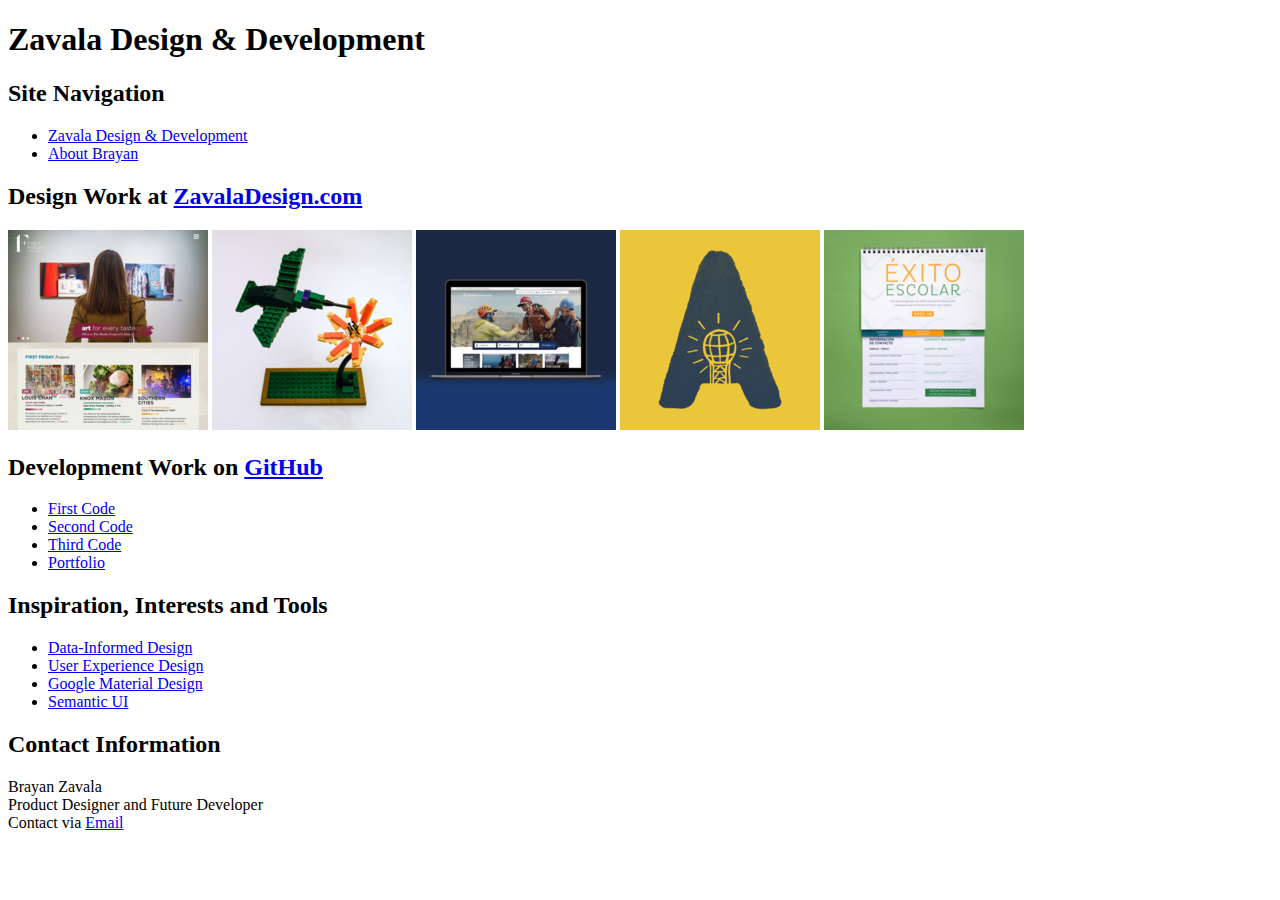
==== index.html @ c235ae3a "Edited on both About and Index Pages" ====
<!DOCTYPE HTML>
<html lang="en">
  <head>
    <meta charset=utf-8>
      <title>Zavala Design & Development</title>
  </head>
  <body>
    <header>
      <h1>Zavala Design & Development</h1>
    </header>
    <nav>
      <header>
      <h2>Site Navigation</h2>
      <ul>
        <li><a href="index.html">Zavala Design & Development</a></li>
        <li><a href="about.html">About Brayan</a></li>
      </ul>
      </header>
    </nav>
    <section>
      <h2>Design Work at <a href="https://www.zavaladesign.com">ZavalaDesign.com</a></h2>
      <a href="http://www.zavaladesign.com/#/first-friday/"><img src="images/first-friday.png" alt="First Firday"></a>
      <a href="http://www.zavaladesign.com/#/stem-scouts/"><img src="images/stem-scouts.png" alt="STEMScouts"></a>
      <a href="http://www.zavaladesign.com/#/outward-bound-school-system/"><img src="images/outward-bound.png" alt="Outward Bound"></a>
      <a href="http://www.zavaladesign.com/#/accentknoxville/"><img src="images/accent-knoxville.png" alt="Accent Knoxville"></a>
      <a href="http://www.zavaladesign.com/#/latino-literacy/"><img src="images/latino-literacy.png" alt="Latino Literacy"></a>
    </section>

    <section>
      <h2>Development Work on <a href="https://github.com/brynzvl/">GitHub</a></h2>
      <ul>
        <li><a href="https://github.com/brynzvl/first-code">First Code</a></li>
        <li><a href="https://github.com/brynzvl/second-code">Second Code</a></li>
        <li><a href="https://github.com/brynzvl/third-code">Third Code</a></li>
        <li><a href="https://github.com/brynzvl/portfolio">Portfolio</a></li>
      </ul>
    </section>

    <aside>
      <h2>Inspiration, Interests and Tools</h2>
      <ul>
        <li><a href="https://www.ted.com/talks/rochelle_king_the_complex_relationship_between_data_and_design_in_ux">Data-Informed Design</a></li>
        <li><a href="https://medium.com/tag/ux">User Experience Design</a></li>
        <li><a href="https://material.io/design/">Google Material Design</a></li>
        <li><a href="https://semantic-ui.com/">Semantic UI</a></li>
      </ul>
    </aside>
      <footer>
        <h2>Contact Information</h2>
          <p>Brayan Zavala<br>
            Product Designer and Future Developer<br>
            Contact via <a href="mailto:brynzvl93@gmail.com" target="_top">Email</a>
          </p>
      </footer>
    </body>
</html>
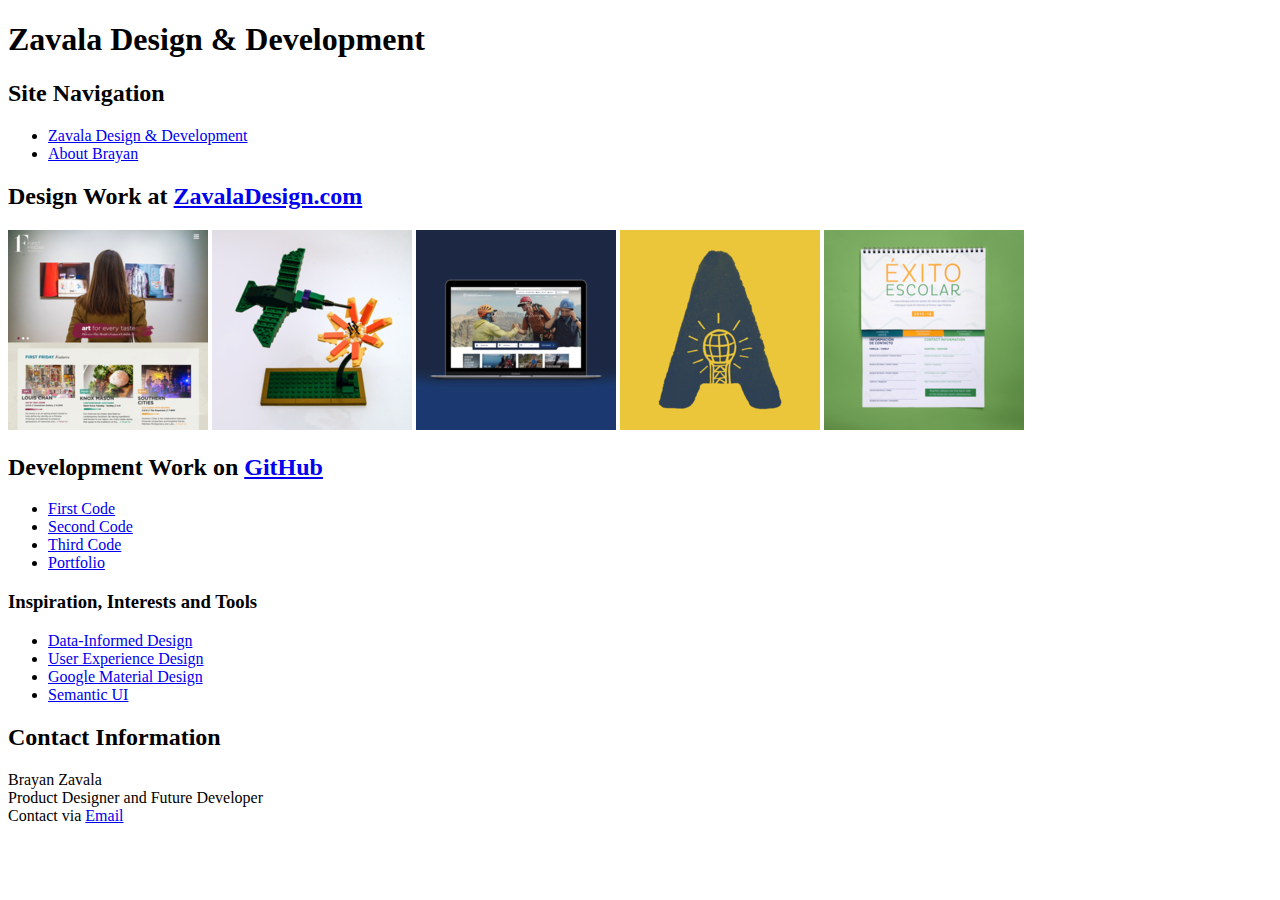
==== commit 09bc8645: "Fixed Structure Issues" ====
--- a/index.html
+++ b/index.html
@@ -34,17 +34,16 @@
         <li><a href="https://github.com/brynzvl/third-code">Third Code</a></li>
         <li><a href="https://github.com/brynzvl/portfolio">Portfolio</a></li>
       </ul>
+      <article>
+        <h3>Inspiration, Interests and Tools</h3>
+        <ul>
+          <li><a href="https://www.ted.com/talks/rochelle_king_the_complex_relationship_between_data_and_design_in_ux">Data-Informed Design</a></li>
+          <li><a href="https://medium.com/tag/ux">User Experience Design</a></li>
+          <li><a href="https://material.io/design/">Google Material Design</a></li>
+          <li><a href="https://semantic-ui.com/">Semantic UI</a></li>
+        </ul>
+      </article>
     </section>
-
-    <aside>
-      <h2>Inspiration, Interests and Tools</h2>
-      <ul>
-        <li><a href="https://www.ted.com/talks/rochelle_king_the_complex_relationship_between_data_and_design_in_ux">Data-Informed Design</a></li>
-        <li><a href="https://medium.com/tag/ux">User Experience Design</a></li>
-        <li><a href="https://material.io/design/">Google Material Design</a></li>
-        <li><a href="https://semantic-ui.com/">Semantic UI</a></li>
-      </ul>
-    </aside>
       <footer>
         <h2>Contact Information</h2>
           <p>Brayan Zavala<br>
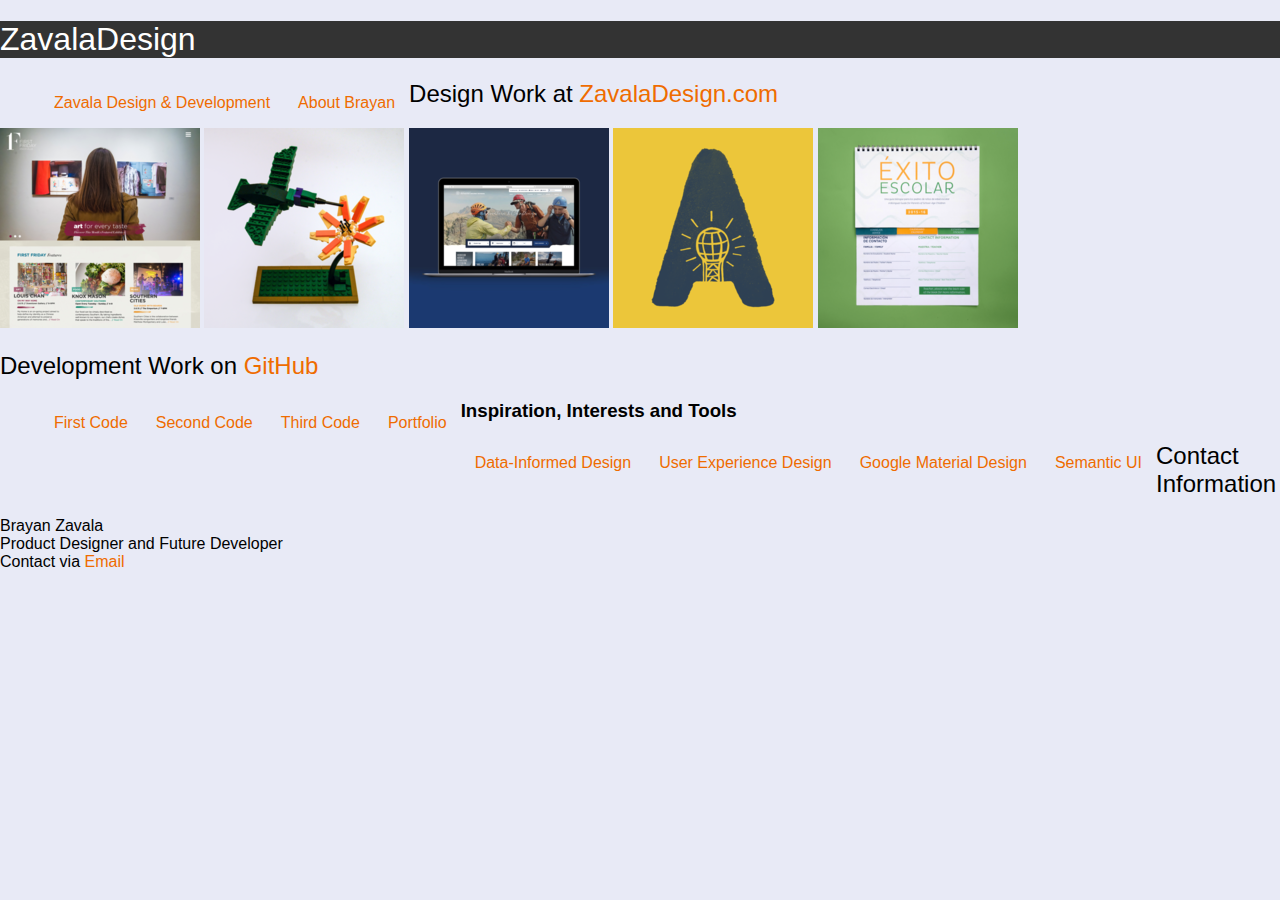
==== commit 9f466e22: "CSS Experimentation" ====
--- a/index.html
+++ b/index.html
@@ -1,55 +1,56 @@
 <!DOCTYPE HTML>
 <html lang="en">
-  <head>
-    <meta charset=utf-8>
+   <head>
+      <meta charset=utf-8>
       <title>Zavala Design & Development</title>
-  </head>
-  <body>
-    <header>
-      <h1>Zavala Design & Development</h1>
+      <link rel="stylesheet" href="styles/styles.css">
+   </head>
+   <body>
+     <header>
+      <div class="navigation">
+         <Div class="logo">
+            <h1>ZavalaDesign</h1>
+         </div>
+            <nav>
+               <ul>
+                  <li><a href="index.html">Zavala Design & Development</a></li>
+                  <li><a href="about.html">About Brayan</a></li>
+               </ul>
+            </nav>
+      </div>
     </header>
-    <nav>
-      <header>
-      <h2>Site Navigation</h2>
-      <ul>
-        <li><a href="index.html">Zavala Design & Development</a></li>
-        <li><a href="about.html">About Brayan</a></li>
-      </ul>
-      </header>
-    </nav>
-    <section>
-      <h2>Design Work at <a href="https://www.zavaladesign.com">ZavalaDesign.com</a></h2>
-      <a href="http://www.zavaladesign.com/#/first-friday/"><img src="images/first-friday.png" alt="First Firday"></a>
-      <a href="http://www.zavaladesign.com/#/stem-scouts/"><img src="images/stem-scouts.png" alt="STEMScouts"></a>
-      <a href="http://www.zavaladesign.com/#/outward-bound-school-system/"><img src="images/outward-bound.png" alt="Outward Bound"></a>
-      <a href="http://www.zavaladesign.com/#/accentknoxville/"><img src="images/accent-knoxville.png" alt="Accent Knoxville"></a>
-      <a href="http://www.zavaladesign.com/#/latino-literacy/"><img src="images/latino-literacy.png" alt="Latino Literacy"></a>
-    </section>
-
-    <section>
-      <h2>Development Work on <a href="https://github.com/brynzvl/">GitHub</a></h2>
-      <ul>
-        <li><a href="https://github.com/brynzvl/first-code">First Code</a></li>
-        <li><a href="https://github.com/brynzvl/second-code">Second Code</a></li>
-        <li><a href="https://github.com/brynzvl/third-code">Third Code</a></li>
-        <li><a href="https://github.com/brynzvl/portfolio">Portfolio</a></li>
-      </ul>
-      <article>
-        <h3>Inspiration, Interests and Tools</h3>
-        <ul>
-          <li><a href="https://www.ted.com/talks/rochelle_king_the_complex_relationship_between_data_and_design_in_ux">Data-Informed Design</a></li>
-          <li><a href="https://medium.com/tag/ux">User Experience Design</a></li>
-          <li><a href="https://material.io/design/">Google Material Design</a></li>
-          <li><a href="https://semantic-ui.com/">Semantic UI</a></li>
-        </ul>
-      </article>
-    </section>
+      <section>
+         <h2>Design Work at <a href="https://www.zavaladesign.com">ZavalaDesign.com</a></h2>
+         <a href="http://www.zavaladesign.com/#/first-friday/"><img src="images/first-friday.png" alt="First Firday"></a>
+         <a href="http://www.zavaladesign.com/#/stem-scouts/"><img src="images/stem-scouts.png" alt="STEMScouts"></a>
+         <a href="http://www.zavaladesign.com/#/outward-bound-school-system/"><img src="images/outward-bound.png" alt="Outward Bound"></a>
+         <a href="http://www.zavaladesign.com/#/accentknoxville/"><img src="images/accent-knoxville.png" alt="Accent Knoxville"></a>
+         <a href="http://www.zavaladesign.com/#/latino-literacy/"><img src="images/latino-literacy.png" alt="Latino Literacy"></a>
+      </section>
+      <section>
+         <h2>Development Work on <a href="https://github.com/brynzvl/">GitHub</a></h2>
+         <ul>
+            <li><a href="https://github.com/brynzvl/first-code">First Code</a></li>
+            <li><a href="https://github.com/brynzvl/second-code">Second Code</a></li>
+            <li><a href="https://github.com/brynzvl/third-code">Third Code</a></li>
+            <li><a href="https://github.com/brynzvl/portfolio">Portfolio</a></li>
+         </ul>
+         <article>
+            <h3>Inspiration, Interests and Tools</h3>
+            <ul>
+               <li><a href="https://www.ted.com/talks/rochelle_king_the_complex_relationship_between_data_and_design_in_ux">Data-Informed Design</a></li>
+               <li><a href="https://medium.com/tag/ux">User Experience Design</a></li>
+               <li><a href="https://material.io/design/">Google Material Design</a></li>
+               <li><a href="https://semantic-ui.com/">Semantic UI</a></li>
+            </ul>
+         </article>
+      </section>
       <footer>
-        <h2>Contact Information</h2>
-          <p>Brayan Zavala<br>
+         <h2>Contact Information</h2>
+         <p>Brayan Zavala<br>
             Product Designer and Future Developer<br>
             Contact via <a href="mailto:brynzvl93@gmail.com" target="_top">Email</a>
-          </p>
+         </p>
       </footer>
-    </body>
+   </body>
 </html>
--- a/styles/styles.css
+++ b/styles/styles.css
@@ -0,0 +1,65 @@
+* {box-sizing: border-box;}
+
+body {
+    background-color: #E8EAF6;
+    font-family: sans-serif,serif;
+    font-weight: 400;
+    color: #000000;
+    margin: 0;
+}
+
+.navigation {
+  width: 100%;
+  margin: auto;
+  background-color: #333333;
+}
+
+.logo {
+    display: block;
+    list-style: none;
+    color: #ef6c00;
+    padding: 2;
+    text-align: left;
+  }
+
+.nav {align:left;
+}
+
+h1 {
+    font-family: sans-serif;
+    font-weight: 200;
+    color:white;
+}
+
+h2 {
+      font-family: sans-serif;
+      font-weight: 200;
+    }
+
+a  {
+    color: #ef6c00;
+    text-decoration: none;
+}
+
+li {
+    list-style: none;
+    float: left;
+}
+
+body li a {
+    display: block;
+    margin: 0px;
+    list-style: none;
+    color: #ef6c00;
+    padding: 14px 14px;
+    text-align: left;
+    text-decoration: none;
+    transition: 0.1s;
+}
+
+li a:hover {
+    background-color: #ef6c00;
+    border-radius: 6px;
+    color: white;
+
+}
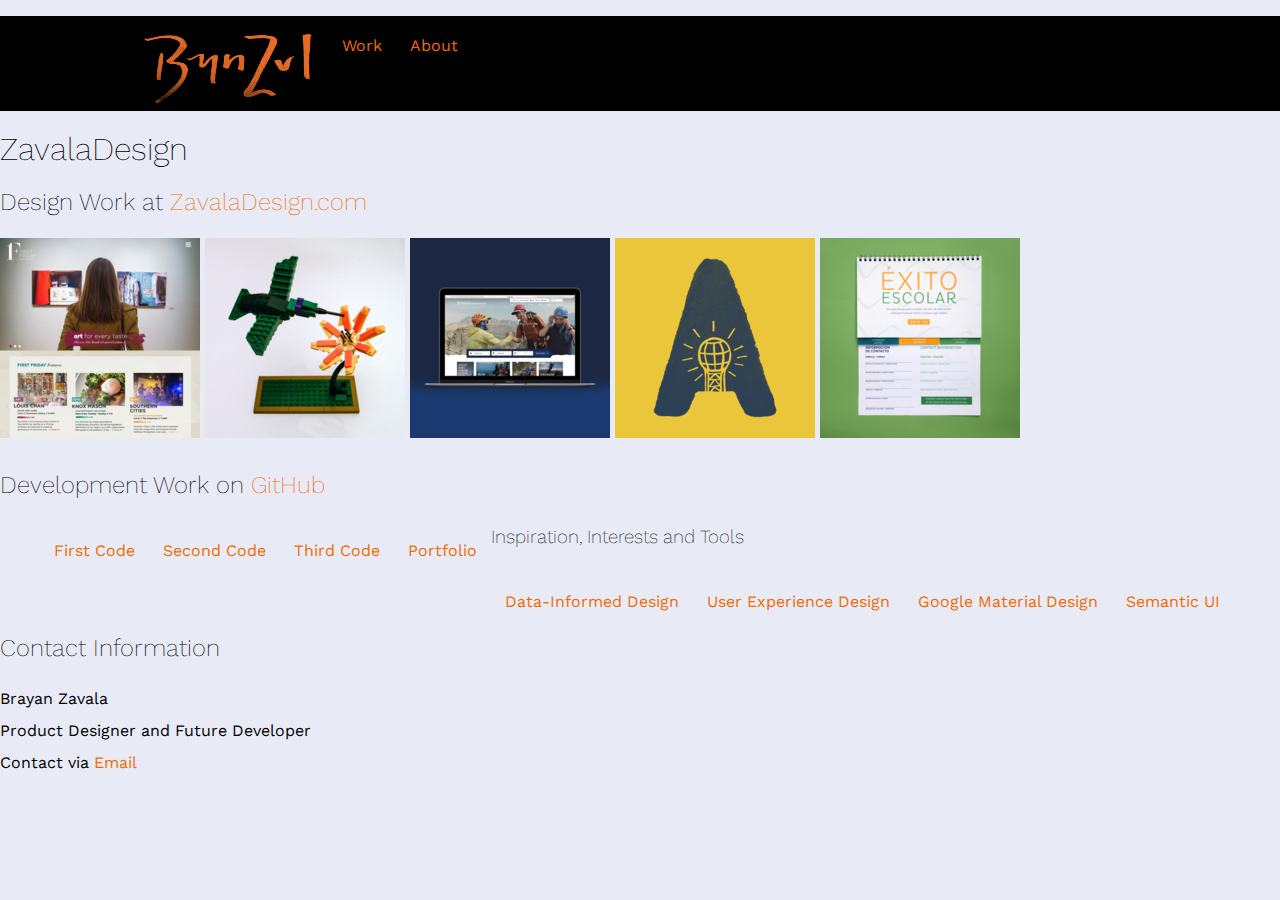
==== commit 8fc2be5f: "Added Flex, Google Fonts, and Font Awesome" ====
--- a/index.html
+++ b/index.html
@@ -4,22 +4,25 @@
       <meta charset=utf-8>
       <title>Zavala Design & Development</title>
       <link rel="stylesheet" href="styles/styles.css">
+      <link href="https://fonts.googleapis.com/css?family=Work+Sans" rel="stylesheet">
+      <link rel="stylesheet" href="https://use.fontawesome.com/releases/v5.5.0/css/all.css" integrity="sha384-B4dIYHKNBt8Bc12p+WXckhzcICo0wtJAoU8YZTY5qE0Id1GSseTk6S+L3BlXeVIU" crossorigin="anonymous">
    </head>
    <body>
-     <header>
-      <div class="navigation">
-         <Div class="logo">
-            <h1>ZavalaDesign</h1>
+      <header>
+         <div class="container">
+           <img src="images/logo.png" alt="logo" class="logo">
+           <nav>
+              <ul>
+                 <li><a href="index.html">Work</a></li>
+                 <li><a href="about.html">About</a></li>
+              </ul>
+           </nav>
+
          </div>
-            <nav>
-               <ul>
-                  <li><a href="index.html">Zavala Design & Development</a></li>
-                  <li><a href="about.html">About Brayan</a></li>
-               </ul>
-            </nav>
-      </div>
-    </header>
+
+      </header>
       <section>
+         <h1>ZavalaDesign</h1>
          <h2>Design Work at <a href="https://www.zavaladesign.com">ZavalaDesign.com</a></h2>
          <a href="http://www.zavaladesign.com/#/first-friday/"><img src="images/first-friday.png" alt="First Firday"></a>
          <a href="http://www.zavaladesign.com/#/stem-scouts/"><img src="images/stem-scouts.png" alt="STEMScouts"></a>
@@ -28,7 +31,7 @@
          <a href="http://www.zavaladesign.com/#/latino-literacy/"><img src="images/latino-literacy.png" alt="Latino Literacy"></a>
       </section>
       <section>
-         <h2>Development Work on <a href="https://github.com/brynzvl/">GitHub</a></h2>
+         <h2> <i class="fas fa-address-card"></i>Development Work on <a href="https://github.com/brynzvl/">GitHub</a></h2>
          <ul>
             <li><a href="https://github.com/brynzvl/first-code">First Code</a></li>
             <li><a href="https://github.com/brynzvl/second-code">Second Code</a></li>
--- a/styles/styles.css
+++ b/styles/styles.css
@@ -1,65 +1,83 @@
-* {box-sizing: border-box;}
-
+* {box-sizing:border-box;}
+header {
+  background-color: #000000
+}
 body {
-    background-color: #E8EAF6;
-    font-family: sans-serif,serif;
-    font-weight: 400;
-    color: #000000;
-    margin: 0;
+      background-color:#E8EAF6;
+      font-family: 'Work Sans', sans-serif;
+      font-weight:400;
+      line-height: 2rem;
+      color:#000;
+      margin:0;
 }
 
-.navigation {
-  width: 100%;
-  margin: auto;
-  background-color: #333333;
+.container {
+      width:80%;
+      background-color:#333;
+      margin: 0 auto;
 }
 
 .logo {
-    display: block;
-    list-style: none;
-    color: #ef6c00;
-    padding: 2;
-    text-align: left;
-  }
-
-.nav {align:left;
+      float:left;
+      width: 200px;
+      display:block;
+      list-style:none;
+      color:#ef6c00;
 }
 
+header::after {
+  content: " ";
+  display: table;
+  clear:both;
+}
+.nav {float:right;}
 h1 {
-    font-family: sans-serif;
-    font-weight: 200;
-    color:white;
+    font-family: 'Work Sans', sans-serif;
+    font-weight:200;
 }
 
 h2 {
-      font-family: sans-serif;
-      font-weight: 200;
-    }
+    font-family: 'Work Sans', sans-serif;
+    font-weight:200;
+}
 
-a  {
-    color: #ef6c00;
-    text-decoration: none;
+h3 {
+    font-family: 'Work Sans', sans-serif;
+    font-weight:200;
+}
+
+a {
+    color:#ef6c00;
+    text-decoration:none;
 }
 
 li {
-    list-style: none;
-    float: left;
+    list-style:none;
+    float:left;
 }
 
+
 body li a {
-    display: block;
-    margin: 0px;
-    list-style: none;
-    color: #ef6c00;
-    padding: 14px 14px;
-    text-align: left;
-    text-decoration: none;
-    transition: 0.1s;
+    display:block;
+    list-style:none;
+    color:#ef6c00;
+    text-align:left;
+    text-decoration:none;
+    transition:.1s;
+    margin:0;
+    padding:14px;
 }
 
 li a:hover {
-    background-color: #ef6c00;
-    border-radius: 6px;
-    color: white;
+    background-color:#ef6c00;
+    border-radius:6px;
+    color:#FFF;
+}
+
+
+
+.wrapper{
+  max-width: 900px;
+  display:flex;
 
 }
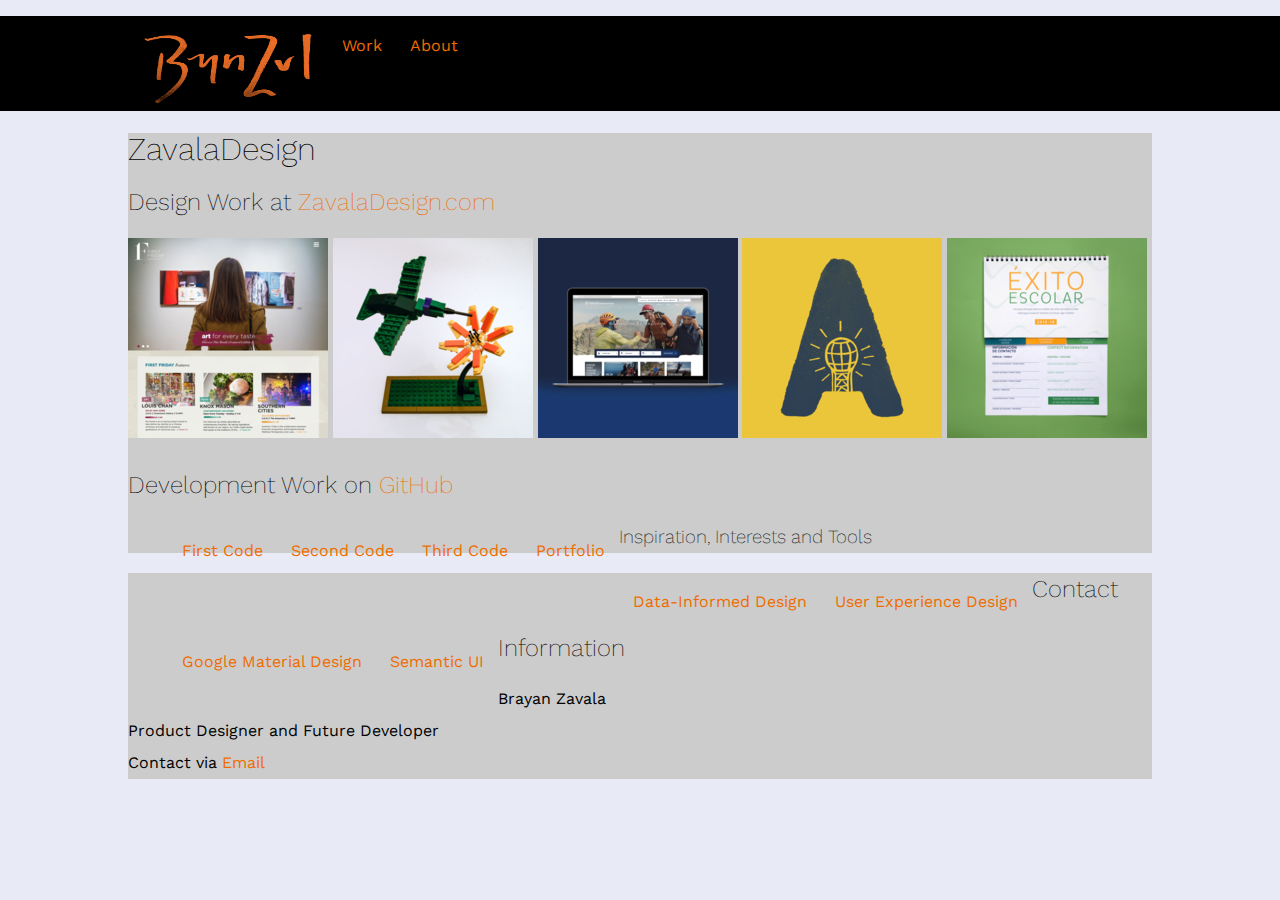
==== commit 200a59a2: "cleaned up code and added more icons" ====
--- a/index.html
+++ b/index.html
@@ -9,7 +9,7 @@
    </head>
    <body>
       <header>
-         <div class="container">
+        <div class="container">
            <img src="images/logo.png" alt="logo" class="logo">
            <nav>
               <ul>
@@ -17,18 +17,20 @@
                  <li><a href="about.html">About</a></li>
               </ul>
            </nav>
-
          </div>
-
       </header>
+      <main>
+        <div class="container">
       <section>
          <h1>ZavalaDesign</h1>
          <h2>Design Work at <a href="https://www.zavaladesign.com">ZavalaDesign.com</a></h2>
+         <div class="gallery">
          <a href="http://www.zavaladesign.com/#/first-friday/"><img src="images/first-friday.png" alt="First Firday"></a>
          <a href="http://www.zavaladesign.com/#/stem-scouts/"><img src="images/stem-scouts.png" alt="STEMScouts"></a>
          <a href="http://www.zavaladesign.com/#/outward-bound-school-system/"><img src="images/outward-bound.png" alt="Outward Bound"></a>
          <a href="http://www.zavaladesign.com/#/accentknoxville/"><img src="images/accent-knoxville.png" alt="Accent Knoxville"></a>
          <a href="http://www.zavaladesign.com/#/latino-literacy/"><img src="images/latino-literacy.png" alt="Latino Literacy"></a>
+       </div>
       </section>
       <section>
          <h2> <i class="fas fa-address-card"></i>Development Work on <a href="https://github.com/brynzvl/">GitHub</a></h2>
@@ -41,19 +43,23 @@
          <article>
             <h3>Inspiration, Interests and Tools</h3>
             <ul>
-               <li><a href="https://www.ted.com/talks/rochelle_king_the_complex_relationship_between_data_and_design_in_ux">Data-Informed Design</a></li>
-               <li><a href="https://medium.com/tag/ux">User Experience Design</a></li>
-               <li><a href="https://material.io/design/">Google Material Design</a></li>
-               <li><a href="https://semantic-ui.com/">Semantic UI</a></li>
+               <li><i class="fas fa-table"></i><a href="https://www.ted.com/talks/rochelle_king_the_complex_relationship_between_data_and_design_in_ux">Data-Informed Design</a></li>
+               <li><i class="fas fa-pen-fancy"></i><a href="https://medium.com/tag/ux">User Experience Design</a></li>
+               <li><i class="fab fa-google"></i><a href="https://material.io/design/">Google Material Design</a></li>
+               <li><i class="fas fa-code"></i><a href="https://semantic-ui.com/">Semantic UI</a></li>
             </ul>
          </article>
       </section>
+    </div>
+    </main>
       <footer>
+        <div class="container">
          <h2>Contact Information</h2>
          <p>Brayan Zavala<br>
             Product Designer and Future Developer<br>
             Contact via <a href="mailto:brynzvl93@gmail.com" target="_top">Email</a>
          </p>
+         </div>
       </footer>
    </body>
 </html>
--- a/styles/styles.css
+++ b/styles/styles.css
@@ -1,4 +1,5 @@
 * {box-sizing:border-box;}
+
 header {
   background-color: #000000
 }
@@ -12,17 +13,15 @@
 }
 
 .container {
-      width:80%;
-      background-color:#333;
+      width:1024px;
+      background-color:#cccccc;
       margin: 0 auto;
-}
+    }
 
 .logo {
       float:left;
       width: 200px;
       display:block;
-      list-style:none;
-      color:#ef6c00;
 }
 
 header::after {
@@ -74,7 +73,14 @@
     color:#FFF;
 }
 
+.gallery a {
+  justify-content: space-between;
+  flex :1;
 
+}
+.gallery {
+  display:flex;
+}
 
 .wrapper{
   max-width: 900px;
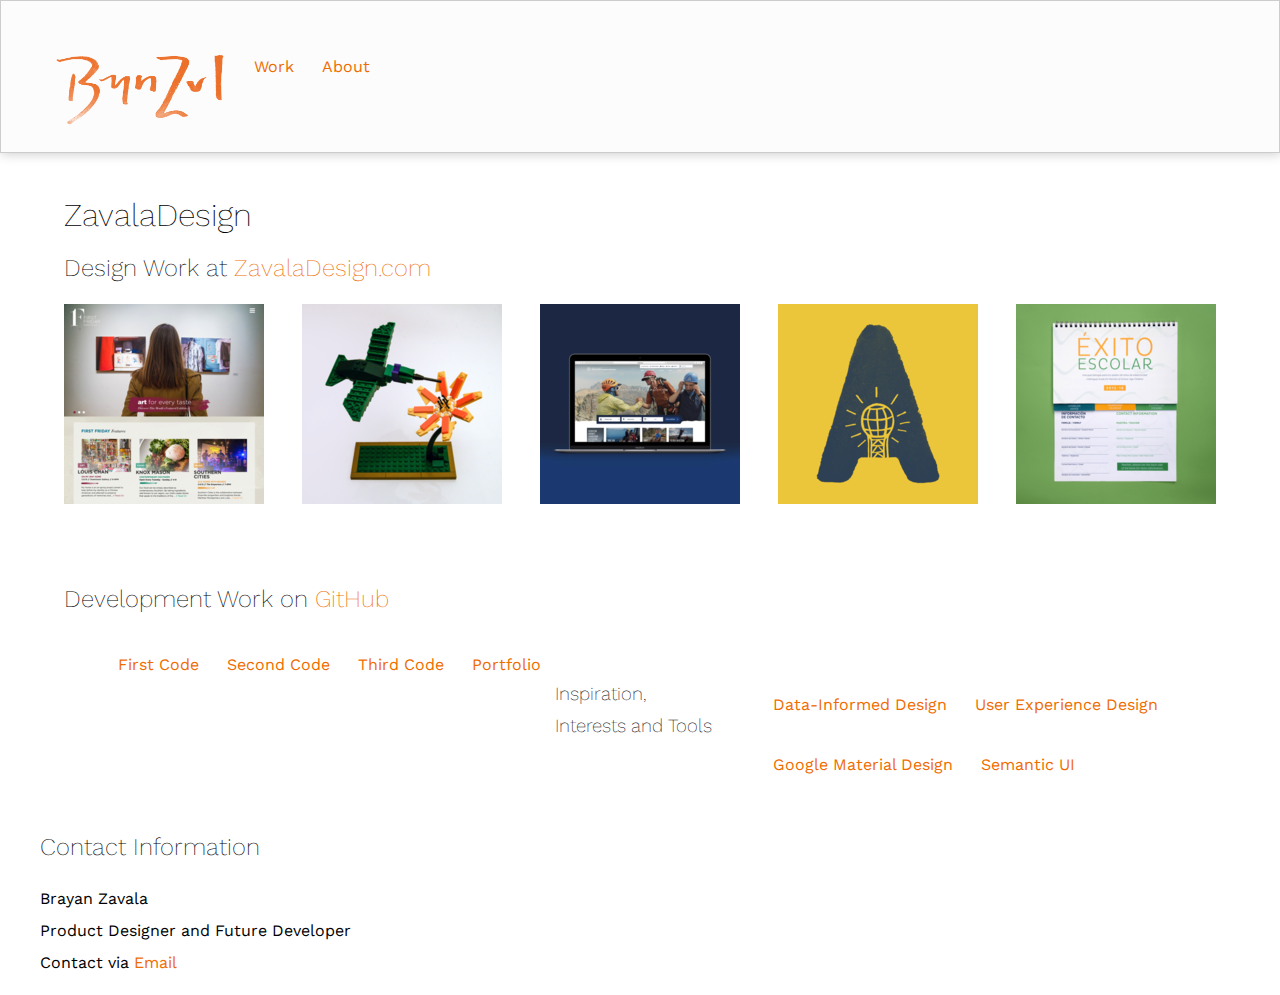
==== commit 7bdd703a: "updated styles and flex box" ====
--- a/index.html
+++ b/index.html
@@ -21,9 +21,9 @@
       </header>
       <main>
         <div class="container">
-      <section>
+      <section class="design">
          <h1>ZavalaDesign</h1>
-         <h2>Design Work at <a href="https://www.zavaladesign.com">ZavalaDesign.com</a></h2>
+         <h2><i class="fas fa-address-card"></i> Design Work at <a href="https://www.zavaladesign.com">ZavalaDesign.com</a></h2>
          <div class="gallery">
          <a href="http://www.zavaladesign.com/#/first-friday/"><img src="images/first-friday.png" alt="First Firday"></a>
          <a href="http://www.zavaladesign.com/#/stem-scouts/"><img src="images/stem-scouts.png" alt="STEMScouts"></a>
@@ -32,15 +32,16 @@
          <a href="http://www.zavaladesign.com/#/latino-literacy/"><img src="images/latino-literacy.png" alt="Latino Literacy"></a>
        </div>
       </section>
-      <section>
-         <h2> <i class="fas fa-address-card"></i>Development Work on <a href="https://github.com/brynzvl/">GitHub</a></h2>
+      <section class="dev">
+         <h2><i class="fas fa-address-card"></i> Development Work on <a href="https://github.com/brynzvl/">GitHub</a></h2>
          <ul>
             <li><a href="https://github.com/brynzvl/first-code">First Code</a></li>
             <li><a href="https://github.com/brynzvl/second-code">Second Code</a></li>
             <li><a href="https://github.com/brynzvl/third-code">Third Code</a></li>
             <li><a href="https://github.com/brynzvl/portfolio">Portfolio</a></li>
          </ul>
-         <article>
+       </section>
+         <article class="interests">
             <h3>Inspiration, Interests and Tools</h3>
             <ul>
                <li><i class="fas fa-table"></i><a href="https://www.ted.com/talks/rochelle_king_the_complex_relationship_between_data_and_design_in_ux">Data-Informed Design</a></li>
@@ -49,7 +50,6 @@
                <li><i class="fas fa-code"></i><a href="https://semantic-ui.com/">Semantic UI</a></li>
             </ul>
          </article>
-      </section>
     </div>
     </main>
       <footer>
--- a/styles/styles.css
+++ b/styles/styles.css
@@ -1,20 +1,22 @@
 * {box-sizing:border-box;}
 
-header {
-  background-color: #000000
-}
+header {border:1px solid #cccccc;
+      padding: 20px 0px;
+      box-shadow: 1px 1px 11px #cccccc;
+      background: #fcfcfc;
+
+      }
 body {
-      background-color:#E8EAF6;
       font-family: 'Work Sans', sans-serif;
       font-weight:400;
       line-height: 2rem;
       color:#000;
       margin:0;
+
 }
 
 .container {
-      width:1024px;
-      background-color:#cccccc;
+      width:1200px;
       margin: 0 auto;
     }
 
@@ -74,14 +76,31 @@
 }
 
 .gallery a {
-  justify-content: space-between;
-  flex :1;
 
 }
 .gallery {
   display:flex;
+  justify-content: space-between;
+
+}
+.main {display:flexc}
+
+.design {
+  padding: 24px 24px;
+
 }
 
+.dev {
+  padding: 24px 24px;
+  width:100%
+  margin: auto;
+}
+
+.interests{
+  display:flex;
+  flex:1;
+}
+/*
 .wrapper{
   max-width: 900px;
   display:flex;
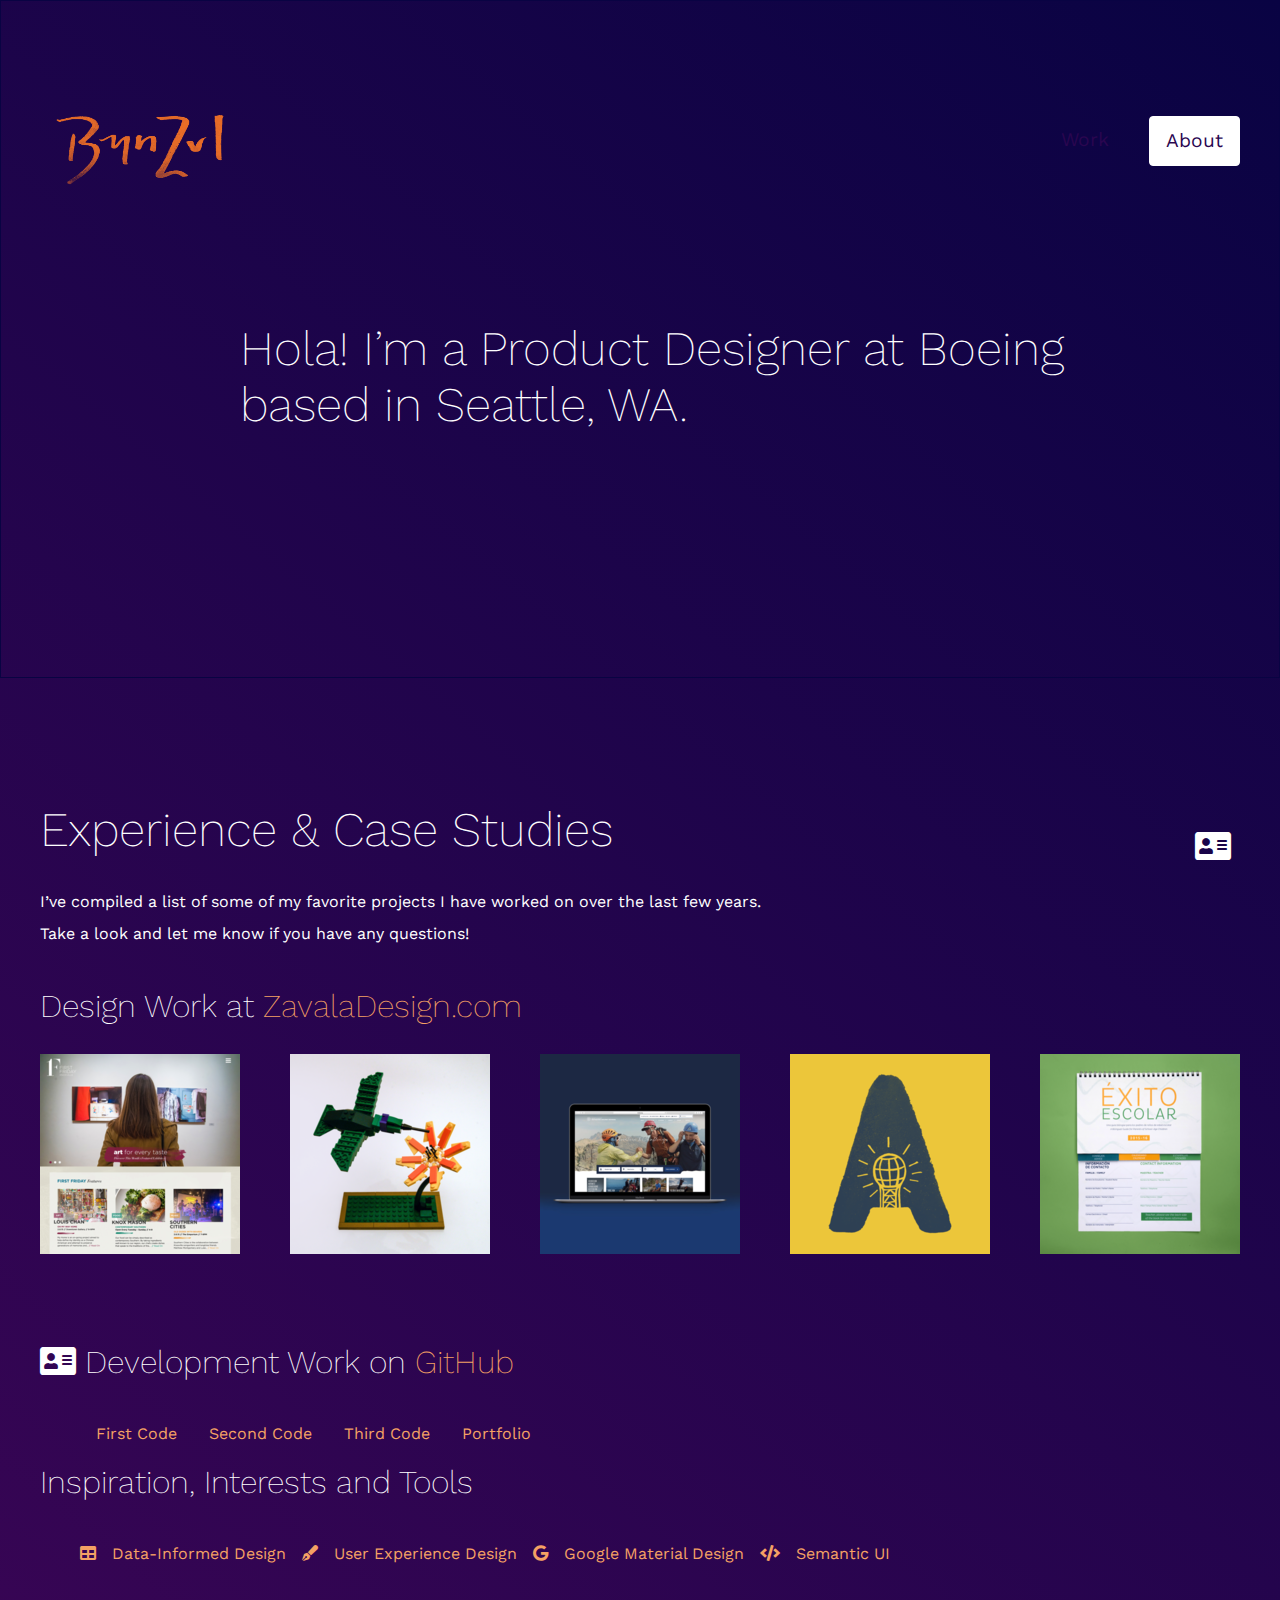
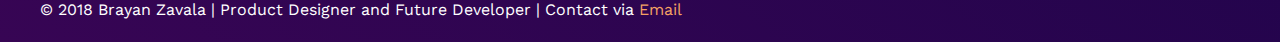
==== commit 6c335174: "updated style changes and added css Transitions" ====
--- a/index.html
+++ b/index.html
@@ -1,65 +1,67 @@
-<!DOCTYPE HTML>
+<!DOCTYPE html>
 <html lang="en">
-   <head>
-      <meta charset=utf-8>
-      <title>Zavala Design & Development</title>
-      <link rel="stylesheet" href="styles/styles.css">
-      <link href="https://fonts.googleapis.com/css?family=Work+Sans" rel="stylesheet">
-      <link rel="stylesheet" href="https://use.fontawesome.com/releases/v5.5.0/css/all.css" integrity="sha384-B4dIYHKNBt8Bc12p+WXckhzcICo0wtJAoU8YZTY5qE0Id1GSseTk6S+L3BlXeVIU" crossorigin="anonymous">
-   </head>
-   <body>
-      <header>
-        <div class="container">
-           <img src="images/logo.png" alt="logo" class="logo">
-           <nav>
-              <ul>
-                 <li><a href="index.html">Work</a></li>
-                 <li><a href="about.html">About</a></li>
-              </ul>
-           </nav>
-         </div>
-      </header>
-      <main>
-        <div class="container">
-      <section class="design">
-         <h1>ZavalaDesign</h1>
-         <h2><i class="fas fa-address-card"></i> Design Work at <a href="https://www.zavaladesign.com">ZavalaDesign.com</a></h2>
-         <div class="gallery">
-         <a href="http://www.zavaladesign.com/#/first-friday/"><img src="images/first-friday.png" alt="First Firday"></a>
-         <a href="http://www.zavaladesign.com/#/stem-scouts/"><img src="images/stem-scouts.png" alt="STEMScouts"></a>
-         <a href="http://www.zavaladesign.com/#/outward-bound-school-system/"><img src="images/outward-bound.png" alt="Outward Bound"></a>
-         <a href="http://www.zavaladesign.com/#/accentknoxville/"><img src="images/accent-knoxville.png" alt="Accent Knoxville"></a>
-         <a href="http://www.zavaladesign.com/#/latino-literacy/"><img src="images/latino-literacy.png" alt="Latino Literacy"></a>
-       </div>
-      </section>
-      <section class="dev">
-         <h2><i class="fas fa-address-card"></i> Development Work on <a href="https://github.com/brynzvl/">GitHub</a></h2>
-         <ul>
-            <li><a href="https://github.com/brynzvl/first-code">First Code</a></li>
-            <li><a href="https://github.com/brynzvl/second-code">Second Code</a></li>
-            <li><a href="https://github.com/brynzvl/third-code">Third Code</a></li>
-            <li><a href="https://github.com/brynzvl/portfolio">Portfolio</a></li>
-         </ul>
-       </section>
-         <article class="interests">
-            <h3>Inspiration, Interests and Tools</h3>
-            <ul>
-               <li><i class="fas fa-table"></i><a href="https://www.ted.com/talks/rochelle_king_the_complex_relationship_between_data_and_design_in_ux">Data-Informed Design</a></li>
-               <li><i class="fas fa-pen-fancy"></i><a href="https://medium.com/tag/ux">User Experience Design</a></li>
-               <li><i class="fab fa-google"></i><a href="https://material.io/design/">Google Material Design</a></li>
-               <li><i class="fas fa-code"></i><a href="https://semantic-ui.com/">Semantic UI</a></li>
-            </ul>
-         </article>
-    </div>
-    </main>
-      <footer>
-        <div class="container">
-         <h2>Contact Information</h2>
-         <p>Brayan Zavala<br>
-            Product Designer and Future Developer<br>
-            Contact via <a href="mailto:brynzvl93@gmail.com" target="_top">Email</a>
-         </p>
-         </div>
-      </footer>
-   </body>
+<head>
+	<meta charset="utf-8">
+	<title>Purple Portfolio</title>
+	<link href="styles/styles.css" rel="stylesheet">
+	<link href="https://fonts.googleapis.com/css?family=Work+Sans" rel="stylesheet">
+	<link href="https://use.fontawesome.com/releases/v5.5.0/css/all.css" rel="stylesheet">
+</head>
+<body>
+	<header id=hero-header>
+		<div class="background">
+			<section class="container">
+				<h1><img alt="Brayan Zavala Portfolio" class="logo" src="images/logo.png"></h1>
+				<nav>
+					<ul class="nav-links">
+						<li><a href=index.html>Work</a></li>
+						<li><a class="about-button" href="about.html">About</a></li>
+					</ul>
+				</nav>
+				<article class="introduction">
+					<h2>Hola! I’m a Product Designer at Boeing based in Seattle, WA.</h2>
+				</article>
+			</section>
+		</div>
+	</header>
+	<main>
+		<section class="container">
+      <article id="case-studies">
+        <section class="experience">
+        <h2>Experience & Case Studies</h2>
+        <p>I’ve compiled a list of some of my favorite projects I have worked on over the last few years. Take a look and let me know if you have any questions!</p>
+        </section>
+      </article>
+			<section class="work">
+				<h3><i class="fas fa-address-card"></i> Design Work at <a href="https://www.zavaladesign.com">ZavalaDesign.com</a></h3>
+				<div class="gallery">
+					<a href="http://www.zavaladesign.com/#/first-friday/"><img alt="First Firday" src="images/first-friday.png"></a> <a href="http://www.zavaladesign.com/#/stem-scouts/"><img alt="STEMScouts" src="images/stem-scouts.png"></a> <a href="http://www.zavaladesign.com/#/outward-bound-school-system/"><img alt="Outward Bound" src="images/outward-bound.png"></a> <a href="http://www.zavaladesign.com/#/accentknoxville/"><img alt="Accent Knoxville" src="images/accent-knoxville.png"></a> <a href="http://www.zavaladesign.com/#/latino-literacy/"><img alt="Latino Literacy" src="images/latino-literacy.png"></a>
+				</div>
+			</section>
+			<section class="work">
+				<h3><i class="fas fa-address-card"></i> Development Work on <a href="https://github.com/brynzvl/">GitHub</a></h3>
+				<ul class="case-study">
+					<li><a href="https://github.com/brynzvl/first-code">First Code</a></li>
+					<li><a href="https://github.com/brynzvl/second-code">Second Code</a></li>
+					<li><a href="https://github.com/brynzvl/third-code">Third Code</a></li>
+					<li><a href="https://github.com/brynzvl/portfolio">Portfolio</a></li>
+				</ul>
+			</section>
+			<article class="interests">
+				<h3>Inspiration, Interests and Tools</h3>
+				<ul>
+					<li><i class="fas fa-table"></i><a href="https://www.ted.com/talks/rochelle_king_the_complex_relationship_between_data_and_design_in_ux">Data-Informed Design</a></li>
+					<li><i class="fas fa-pen-fancy"></i><a href="https://medium.com/tag/ux">User Experience Design</a></li>
+					<li><i class="fab fa-google"></i><a href="https://material.io/design/">Google Material Design</a></li>
+					<li><i class="fas fa-code"></i><a href="https://semantic-ui.com/">Semantic UI</a></li>
+				</ul>
+			</article>
+		</section>
+	</main>
+	<footer>
+		<section class="container">
+			<p>© 2018 Brayan Zavala | 	Product Designer and Future Developer | Contact via <a href="mailto:brynzvl93@gmail.com" target="_top">Email</a></p>
+		</section>
+	</footer>
+</body>
 </html>
--- a/styles/styles.css
+++ b/styles/styles.css
@@ -1,108 +1,159 @@
-* {box-sizing:border-box;}
+* {
+	box-sizing: border-box;
+}
 
-header {border:1px solid #cccccc;
-      padding: 20px 0px;
-      box-shadow: 1px 1px 11px #cccccc;
-      background: #fcfcfc;
+html{
+  scroll-behavior: smooth;
+}
+#hero-header {
+	height: 678px;
+	border: 1px solid #090343;
+  background: url(../images/hero.jpg) no-repeat center center;
+  background-position: center;
+  background-repeat: no-repeat;
+  background-size: cover;
+  position: relative;
+}
 
-      }
 body {
-      font-family: 'Work Sans', sans-serif;
-      font-weight:400;
-      line-height: 2rem;
-      color:#000;
-      margin:0;
+  font-family: 'Work Sans', sans-serif;
+  text-align: left;
+	color: white;
+	font-weight: 400;
+  line-height: 2rem;
+	background-image: linear-gradient(-140deg, #090343 0%, #370554 100%);
+	margin: 0 auto;
+}
+
+footer  {
+  display:inline-block;
+  margin: auto;
+  margin-top: 96px;
+}
+.container {
+	width: 1200px;
+	margin: auto;
+	justify-content: center;
+	text-align: left;
+	display: block;
+	margin-top: 96px;
+}
+.logo {
+	float: left;
+	width: 200px;
+	display: block;
+}
+.nav {
+	display: inline-block;
+  color: #2A0650;
+}
+.nav-links {
+	display: inline-block;
+	float: right;
+  font-size: 1.2rem;
+  color: #2A0650;
+}
+.nav-links li a {
+  color: #2A0650;
+}
+.introduction {
+	display: inline-block;
+	float: left;
+  width: 75%;
+	margin: 96px 0px 24px 0px;
+}
+
+.experience {
+	display: inline-block;
+	float: left;
+  margin: 0px 0px 24px 0px;
+}
+
+.grid-container{
+  display:grid;
+  grid-template-columns: 70% 30%;
+  padding: 80px 0;
+}
+
+.introduction h2 {
+	display: inline-block;
+	text-align: left;
+	font-size: 3rem;
+	line-height: 3.5rem;
+}
+#case-studies p {
+  width: 65%;
+}
+.about-button{
+	color: #2A0650;
+	border: 1px solid #ffffff;
+	background-color: #ffffff;
+	border-radius: 4px;
+	padding: 8px 16px;
+	margin-left: 24px;
+}
+
+h2 {
+	font-weight: 200;
+  font-size: 3rem;
+}
+h3 {
+  font-weight: 200;
+  font-size: 2rem;
+}
+a {
+	color: #F4A164;
+	text-decoration: none;
+}
+li {
+	list-style: none;
+	color: #F4A164;
+	float: left;
+}
+body li a {
+	display: inline-block;
+	list-style: none;
+	color: #F4A164;
+	text-align: left;
+	text-decoration: none;
+	transition: .1s;
+  padding: 8px 16px;
+}
+li a:hover {
+	border-radius: 4px;
+	color: #F4A164;
 
 }
 
-.container {
-      width:1200px;
-      margin: 0 auto;
-    }
-
-.logo {
-      float:left;
-      width: 200px;
-      display:block;
+.about-button:hover{
+	color: #2A0650;
+  box-shadow: 0 1px 20px 0 #21044B;
 }
 
-header::after {
-  content: " ";
-  display: table;
-  clear:both;
+.about-button li a:hover {
+	border-radius: 4px;
+	color: #F4A164;
+  box-shadow: 0 1px 20px 0 #21044B;
 }
-.nav {float:right;}
-h1 {
-    font-family: 'Work Sans', sans-serif;
-    font-weight:200;
+.gallery {
+	display: flex;
+	justify-content: space-between;
 }
-
-h2 {
-    font-family: 'Work Sans', sans-serif;
-    font-weight:200;
-}
-
-h3 {
-    font-family: 'Work Sans', sans-serif;
-    font-weight:200;
-}
-
-a {
-    color:#ef6c00;
-    text-decoration:none;
-}
-
-li {
-    list-style:none;
-    float:left;
+.work{
+  position:relative;
+  padding: 24px 0px;
 }
 
 
-body li a {
-    display:block;
-    list-style:none;
-    color:#ef6c00;
-    text-align:left;
-    text-decoration:none;
-    transition:.1s;
-    margin:0;
-    padding:14px;
+footer{
+  display:block;
+  position: relative;
 }
 
-li a:hover {
-    background-color:#ef6c00;
-    border-radius:6px;
-    color:#FFF;
+aside{
+  float: right;
 }
-
-.gallery a {
-
-}
-.gallery {
-  display:flex;
-  justify-content: space-between;
-
-}
-.main {display:flexc}
-
-.design {
-  padding: 24px 24px;
-
-}
-
-.dev {
-  padding: 24px 24px;
-  width:100%
-  margin: auto;
-}
-
-.interests{
-  display:flex;
-  flex:1;
-}
-/*
-.wrapper{
-  max-width: 900px;
-  display:flex;
-
-}
+.grid-container{
+  display:grid;
+  grid-template-columns: 70% 30%;
+  padding: 80px 0;
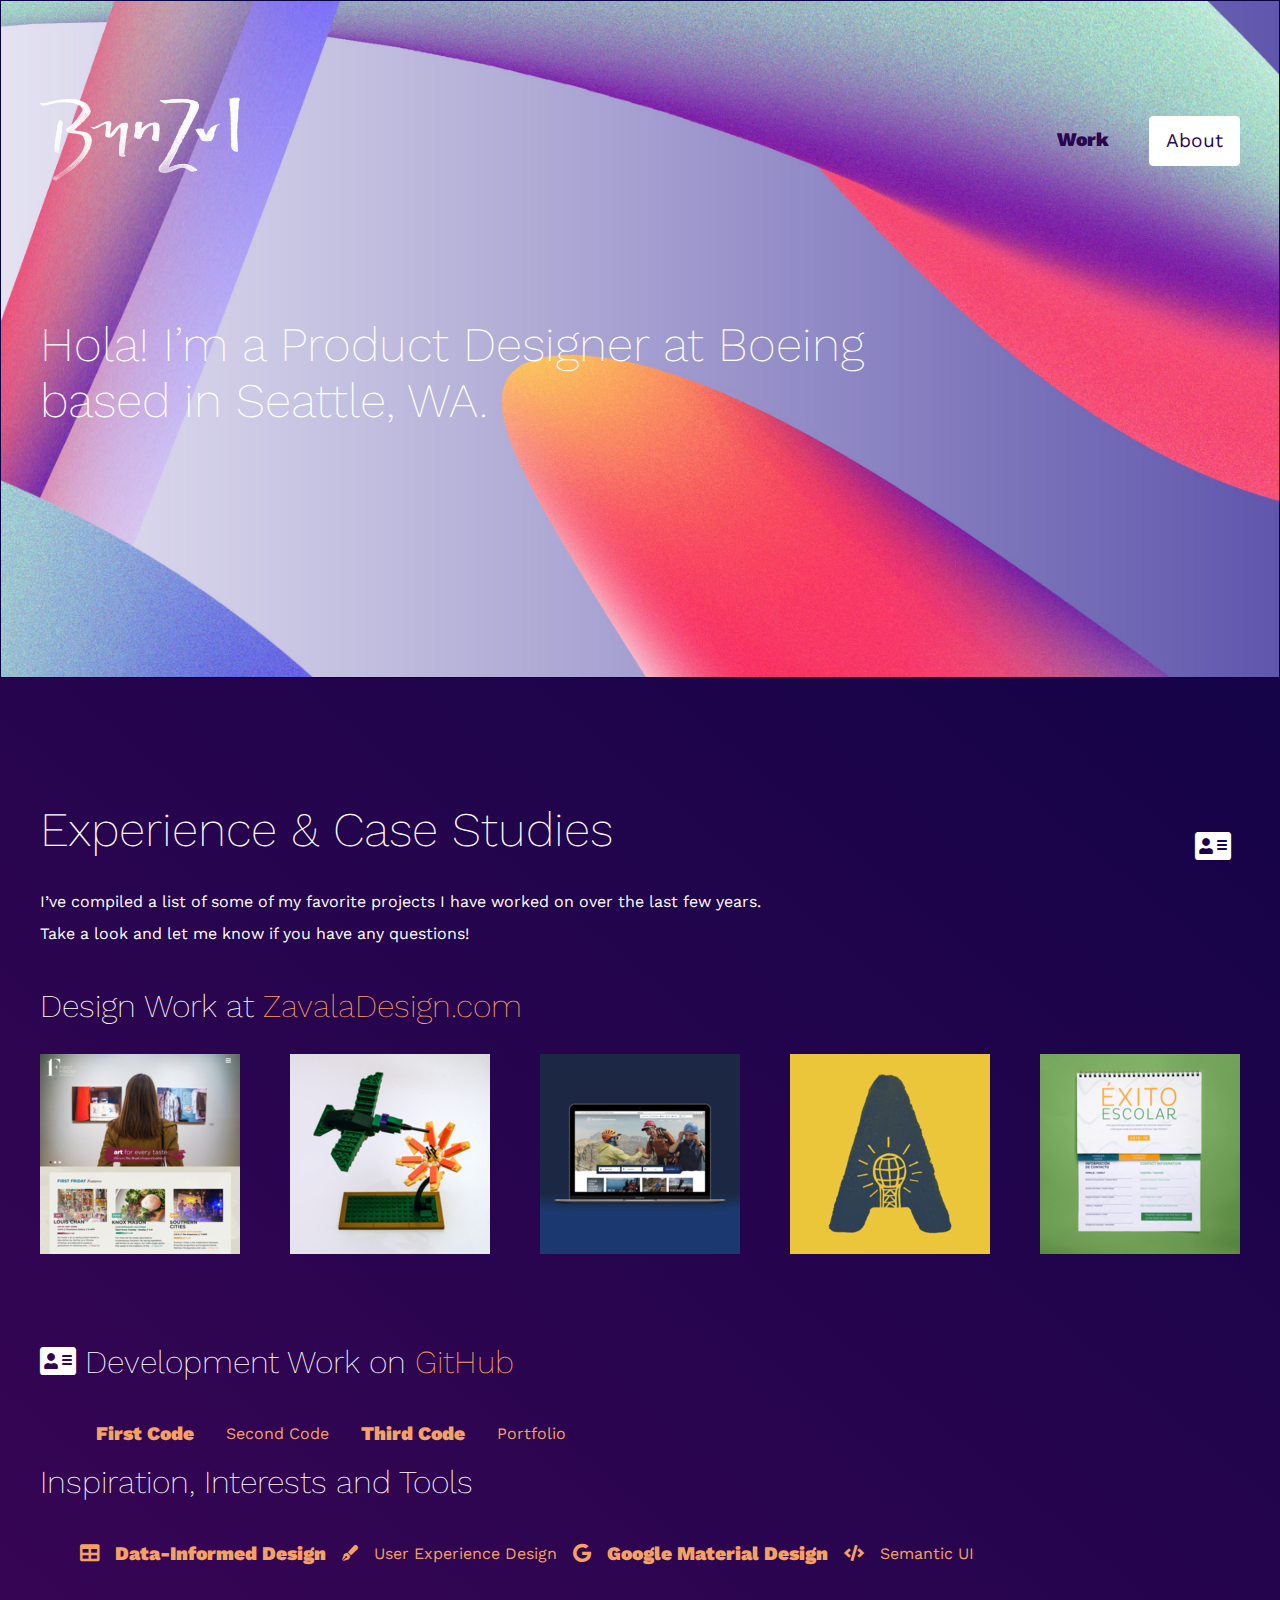
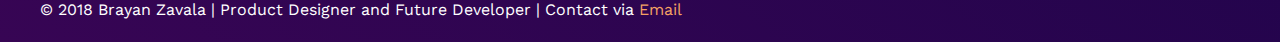
==== commit 2a1d9826: "added nth selector and added more images" ====
--- a/index.html
+++ b/index.html
@@ -1,67 +1,73 @@
 <!DOCTYPE html>
 <html lang="en">
+
 <head>
-	<meta charset="utf-8">
-	<title>Purple Portfolio</title>
-	<link href="styles/styles.css" rel="stylesheet">
-	<link href="https://fonts.googleapis.com/css?family=Work+Sans" rel="stylesheet">
-	<link href="https://use.fontawesome.com/releases/v5.5.0/css/all.css" rel="stylesheet">
+    <meta charset="utf-8">
+    <title>Purple Portfolio</title>
+    <link href="styles/styles.css" rel="stylesheet">
+    <link href="https://fonts.googleapis.com/css?family=Work+Sans" rel="stylesheet">
+    <link href="https://use.fontawesome.com/releases/v5.5.0/css/all.css" rel="stylesheet">
 </head>
+
 <body>
-	<header id=hero-header>
-		<div class="background">
-			<section class="container">
-				<h1><img alt="Brayan Zavala Portfolio" class="logo" src="images/logo.png"></h1>
-				<nav>
-					<ul class="nav-links">
-						<li><a href=index.html>Work</a></li>
-						<li><a class="about-button" href="about.html">About</a></li>
-					</ul>
-				</nav>
-				<article class="introduction">
-					<h2>Hola! I’m a Product Designer at Boeing based in Seattle, WA.</h2>
-				</article>
-			</section>
-		</div>
-	</header>
-	<main>
-		<section class="container">
-      <article id="case-studies">
-        <section class="experience">
-        <h2>Experience & Case Studies</h2>
-        <p>I’ve compiled a list of some of my favorite projects I have worked on over the last few years. Take a look and let me know if you have any questions!</p>
-        </section>
-      </article>
-			<section class="work">
-				<h3><i class="fas fa-address-card"></i> Design Work at <a href="https://www.zavaladesign.com">ZavalaDesign.com</a></h3>
-				<div class="gallery">
-					<a href="http://www.zavaladesign.com/#/first-friday/"><img alt="First Firday" src="images/first-friday.png"></a> <a href="http://www.zavaladesign.com/#/stem-scouts/"><img alt="STEMScouts" src="images/stem-scouts.png"></a> <a href="http://www.zavaladesign.com/#/outward-bound-school-system/"><img alt="Outward Bound" src="images/outward-bound.png"></a> <a href="http://www.zavaladesign.com/#/accentknoxville/"><img alt="Accent Knoxville" src="images/accent-knoxville.png"></a> <a href="http://www.zavaladesign.com/#/latino-literacy/"><img alt="Latino Literacy" src="images/latino-literacy.png"></a>
-				</div>
-			</section>
-			<section class="work">
-				<h3><i class="fas fa-address-card"></i> Development Work on <a href="https://github.com/brynzvl/">GitHub</a></h3>
-				<ul class="case-study">
-					<li><a href="https://github.com/brynzvl/first-code">First Code</a></li>
-					<li><a href="https://github.com/brynzvl/second-code">Second Code</a></li>
-					<li><a href="https://github.com/brynzvl/third-code">Third Code</a></li>
-					<li><a href="https://github.com/brynzvl/portfolio">Portfolio</a></li>
-				</ul>
-			</section>
-			<article class="interests">
-				<h3>Inspiration, Interests and Tools</h3>
-				<ul>
-					<li><i class="fas fa-table"></i><a href="https://www.ted.com/talks/rochelle_king_the_complex_relationship_between_data_and_design_in_ux">Data-Informed Design</a></li>
-					<li><i class="fas fa-pen-fancy"></i><a href="https://medium.com/tag/ux">User Experience Design</a></li>
-					<li><i class="fab fa-google"></i><a href="https://material.io/design/">Google Material Design</a></li>
-					<li><i class="fas fa-code"></i><a href="https://semantic-ui.com/">Semantic UI</a></li>
-				</ul>
-			</article>
-		</section>
-	</main>
-	<footer>
-		<section class="container">
-			<p>© 2018 Brayan Zavala | 	Product Designer and Future Developer | Contact via <a href="mailto:brynzvl93@gmail.com" target="_top">Email</a></p>
-		</section>
-	</footer>
+    <header id=hero-header>
+        <div class="background">
+            <section class="container">
+                <h1><img alt="Brayan Zavala Portfolio" class="logo" src="images/logo.png"></h1>
+                <nav>
+                    <ul class="nav-links">
+                        <li><a href=index.html>Work</a></li>
+                        <li><a class="about-button" href="about.html">About</a></li>
+                    </ul>
+                </nav>
+                <article class="introduction">
+                    <h2>Hola! I’m a Product Designer at Boeing based in Seattle, WA.</h2>
+                </article>
+            </section>
+        </div>
+    </header>
+    <main>
+        <div class="container">
+            <div id="case-studies">
+                <section class="experience">
+                    <h2>Experience & Case Studies</h2>
+                    <p>I’ve compiled a list of some of my favorite projects I have worked on over the last few years. Take a look and let me know if you have any questions!</p>
+                </section>
+            </div>
+            <section class="work">
+                <h3><i class="fas fa-address-card"></i> Design Work at <a href="https://www.zavaladesign.com">ZavalaDesign.com</a></h3>
+                <div class="gallery">
+                    <a href="http://www.zavaladesign.com/#/first-friday/"><img alt="First Firday" src="images/first-friday.png"></a>
+                    <a href="http://www.zavaladesign.com/#/stem-scouts/"><img alt="STEMScouts" src="images/stem-scouts.png"></a>
+                    <a href="http://www.zavaladesign.com/#/outward-bound-school-system/"><img alt="Outward Bound" src="images/outward-bound.png"></a>
+                    <a href="http://www.zavaladesign.com/#/accentknoxville/"><img alt="Accent Knoxville" src="images/accent-knoxville.png"></a>
+                    <a href="http://www.zavaladesign.com/#/latino-literacy/"><img alt="Latino Literacy" src="images/latino-literacy.png"></a>
+                </div>
+            </section>
+            <section class="work">
+                <h3><i class="fas fa-address-card"></i> Development Work on <a href="https://github.com/brynzvl/">GitHub</a></h3>
+                <ul class="case-study">
+                    <li><a href="https://github.com/brynzvl/first-code">First Code</a></li>
+                    <li><a href="https://github.com/brynzvl/second-code">Second Code</a></li>
+                    <li><a href="https://github.com/brynzvl/third-code">Third Code</a></li>
+                    <li><a href="https://github.com/brynzvl/portfolio">Portfolio</a></li>
+                </ul>
+            </section>
+            <article class="interests">
+                <h3>Inspiration, Interests and Tools</h3>
+                <ul>
+                    <li><i class="fas fa-table"></i><a href="https://www.ted.com/talks/rochelle_king_the_complex_relationship_between_data_and_design_in_ux">Data-Informed Design</a></li>
+                    <li><i class="fas fa-pen-fancy"></i><a href="https://medium.com/tag/ux">User Experience Design</a></li>
+                    <li><i class="fab fa-google"></i><a href="https://material.io/design/">Google Material Design</a></li>
+                    <li><i class="fas fa-code"></i><a href="https://semantic-ui.com/">Semantic UI</a></li>
+                </ul>
+            </article>
+        </div>
+    </main>
+    <footer>
+        <div class="container">
+            <p class="footer-text">© 2018 Brayan Zavala | Product Designer and Future Developer | Contact via <a href="mailto:brynzvl93@gmail.com" target="_top">Email</a></p>
+        </div>
+    </footer>
 </body>
 </html>
--- a/styles/styles.css
+++ b/styles/styles.css
@@ -86,7 +86,7 @@
 }
 .about-button{
 	color: #2A0650;
-	border: 1px solid #ffffff;
+	border: 1px solid #fffff0;
 	background-color: #ffffff;
 	border-radius: 4px;
 	padding: 8px 16px;
@@ -157,3 +157,10 @@
   display:grid;
   grid-template-columns: 70% 30%;
   padding: 80px 0;
+}
+
+li:nth-child(odd){
+    font-weight:900;
+    font-size: 1.2rem;
+    text-decoration: underline;
+}
